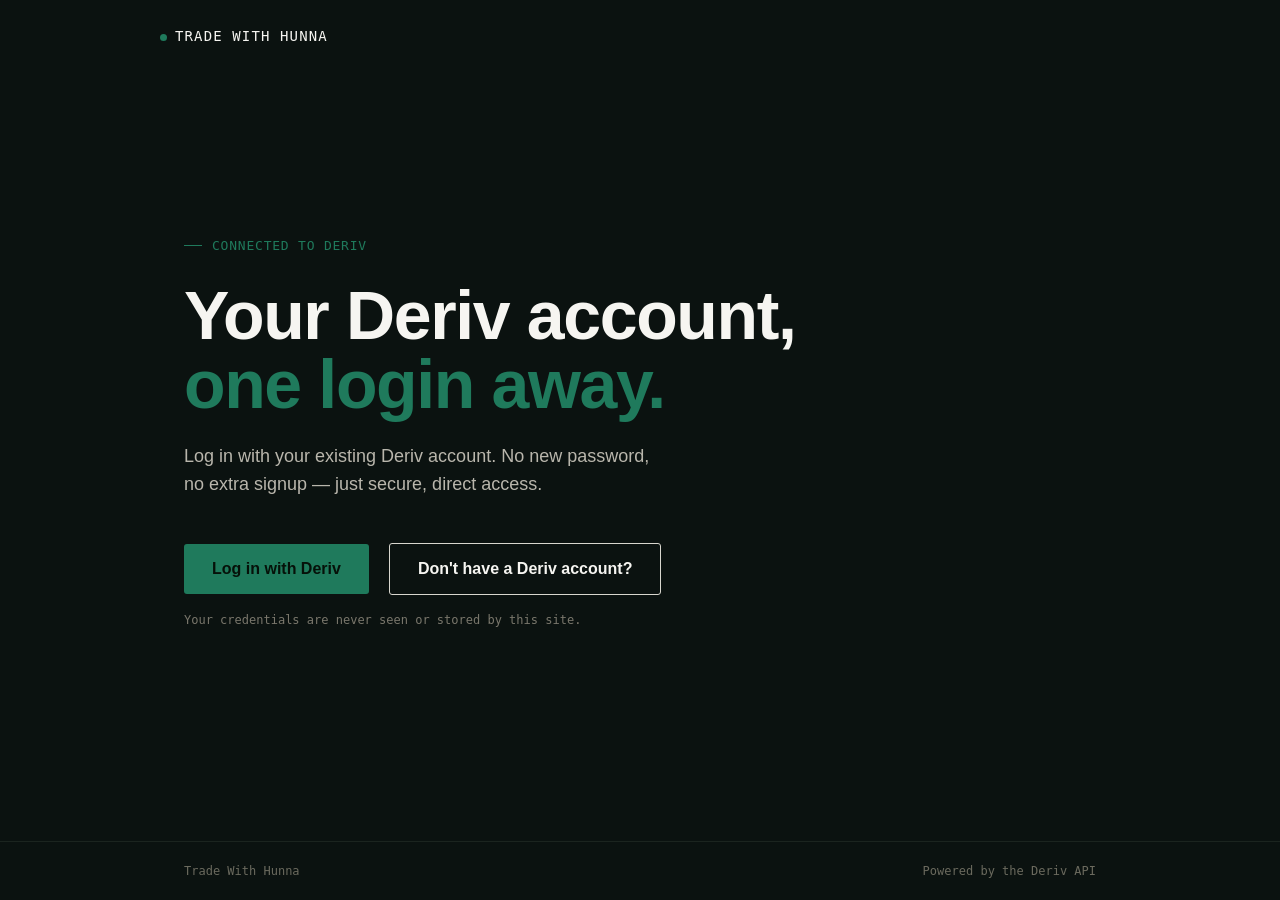
==== index.html @ e7923ae3 "Add files via upload" ====
<!DOCTYPE html>
<html lang="en">
<head>
<meta charset="UTF-8">
<meta name="viewport" content="width=device-width, initial-scale=1.0">
<title>Trade With Hunna</title>
<link rel="stylesheet" href="style.css">
</head>
<body>

<header class="top wrap">
  <a class="mark" href="/"><span class="dot"></span> Trade With Hunna</a>
</header>

<main>
  <div class="wrap">
    <div class="hero">
      <div class="ticker">Connected to Deriv</div>
      <h1>Your Deriv account,<br><em>one login away.</em></h1>
      <p class="sub">Log in with your existing Deriv account. No new password, no extra signup &mdash; just secure, direct access.</p>
      <div class="cta-row">
        <a class="btn btn-primary" href="https://trade-with-hunna-backend.onrender.com/login">Log in with Deriv</a>
        <a class="btn btn-ghost" href="https://deriv.com" target="_blank" rel="noopener">Don't have a Deriv account?</a>
      </div>
      <div class="fine">Your credentials are never seen or stored by this site.</div>
    </div>
  </div>
</main>

<footer>
  <div class="wrap">
    <span>Trade With Hunna</span>
    <span>Powered by the Deriv API</span>
  </div>
</footer>

</body>
</html>
---- style.css ----
:root {
  --ink: #0B1210;
  --paper: #F6F5F1;
  --line: #D8D6CE;
  --signal: #1F7A5C;
  --signal-dim: #16513E;
  --loss: #B4432E;
  --mono: 'IBM Plex Mono', 'SF Mono', Menlo, monospace;
  --sans: 'Inter', -apple-system, BlinkMacSystemFont, sans-serif;
}

* { box-sizing: border-box; }

html, body {
  margin: 0;
  padding: 0;
  background: var(--ink);
  color: var(--paper);
  font-family: var(--sans);
  -webkit-font-smoothing: antialiased;
}

body {
  min-height: 100vh;
  display: flex;
  flex-direction: column;
}

a { color: inherit; }

.wrap {
  max-width: 960px;
  margin: 0 auto;
  padding: 0 24px;
  width: 100%;
}

header.top {
  padding: 28px 0 0;
  display: flex;
  align-items: center;
  justify-content: space-between;
}

.mark {
  font-family: var(--mono);
  font-size: 14px;
  letter-spacing: 0.08em;
  text-transform: uppercase;
  color: var(--paper);
  text-decoration: none;
  display: flex;
  align-items: baseline;
  gap: 8px;
}

.mark .dot {
  width: 7px;
  height: 7px;
  border-radius: 50%;
  background: var(--signal);
  display: inline-block;
}

main { flex: 1; display: flex; align-items: center; }

.hero {
  padding: 80px 0 100px;
}

.ticker {
  font-family: var(--mono);
  font-size: 13px;
  color: var(--signal);
  letter-spacing: 0.06em;
  text-transform: uppercase;
  margin-bottom: 28px;
  display: flex;
  align-items: center;
  gap: 10px;
}

.ticker::before {
  content: '';
  width: 18px;
  height: 1px;
  background: var(--signal);
  display: inline-block;
}

h1 {
  font-family: var(--sans);
  font-weight: 700;
  font-size: clamp(40px, 6vw, 68px);
  line-height: 1.02;
  letter-spacing: -0.02em;
  margin: 0 0 24px;
  max-width: 780px;
}

h1 em {
  font-style: normal;
  color: var(--signal);
}

.sub {
  font-size: 18px;
  line-height: 1.55;
  color: #B9B6AC;
  max-width: 480px;
  margin: 0 0 44px;
}

.cta-row {
  display: flex;
  align-items: center;
  gap: 20px;
  flex-wrap: wrap;
}

.btn {
  font-family: var(--sans);
  font-weight: 600;
  font-size: 16px;
  padding: 16px 28px;
  border-radius: 3px;
  border: none;
  cursor: pointer;
  text-decoration: none;
  display: inline-flex;
  align-items: center;
  gap: 10px;
  transition: transform 0.15s ease, background 0.15s ease;
}

.btn-primary {
  background: var(--signal);
  color: #061109;
}
.btn-primary:hover { background: #26946E; transform: translateY(-1px); }

.btn-ghost {
  background: transparent;
  color: var(--paper);
  border: 1px solid var(--line);
}
.btn-ghost:hover { border-color: var(--paper); }

.fine {
  font-family: var(--mono);
  font-size: 12px;
  color: #7A776C;
  margin-top: 18px;
}

footer {
  border-top: 1px solid #1B241F;
  padding: 22px 0;
}

footer .wrap {
  display: flex;
  justify-content: space-between;
  font-family: var(--mono);
  font-size: 12px;
  color: #6B6A5E;
}

/* Dashboard specific */
.panel {
  border: 1px solid #1B241F;
  border-radius: 4px;
  padding: 40px;
  width: 100%;
  max-width: 560px;
}

.status-row {
  display: flex;
  align-items: center;
  gap: 10px;
  font-family: var(--mono);
  font-size: 13px;
  text-transform: uppercase;
  letter-spacing: 0.06em;
  color: var(--signal);
  margin-bottom: 22px;
}

.status-row .dot {
  width: 8px;
  height: 8px;
  border-radius: 50%;
  background: var(--signal);
}

.panel h2 {
  font-size: 28px;
  margin: 0 0 12px;
  letter-spacing: -0.01em;
}

.panel p {
  color: #B9B6AC;
  line-height: 1.6;
  margin: 0 0 28px;
}

.state-loading .status-row { color: #B9B6AC; }
.state-loading .status-row .dot { background: #B9B6AC; animation: pulse 1.2s infinite ease-in-out; }

.state-error .status-row { color: var(--loss); }
.state-error .status-row .dot { background: var(--loss); }

@keyframes pulse {
  0%, 100% { opacity: 1; }
  50% { opacity: 0.3; }
}

@media (prefers-reduced-motion: reduce) {
  .state-loading .status-row .dot { animation: none; }
}

.btn:focus-visible, a:focus-visible {
  outline: 2px solid var(--signal);
  outline-offset: 2px;
}

@media (max-width: 560px) {
  .hero { padding: 56px 0 70px; }
  .panel { padding: 28px; }
}
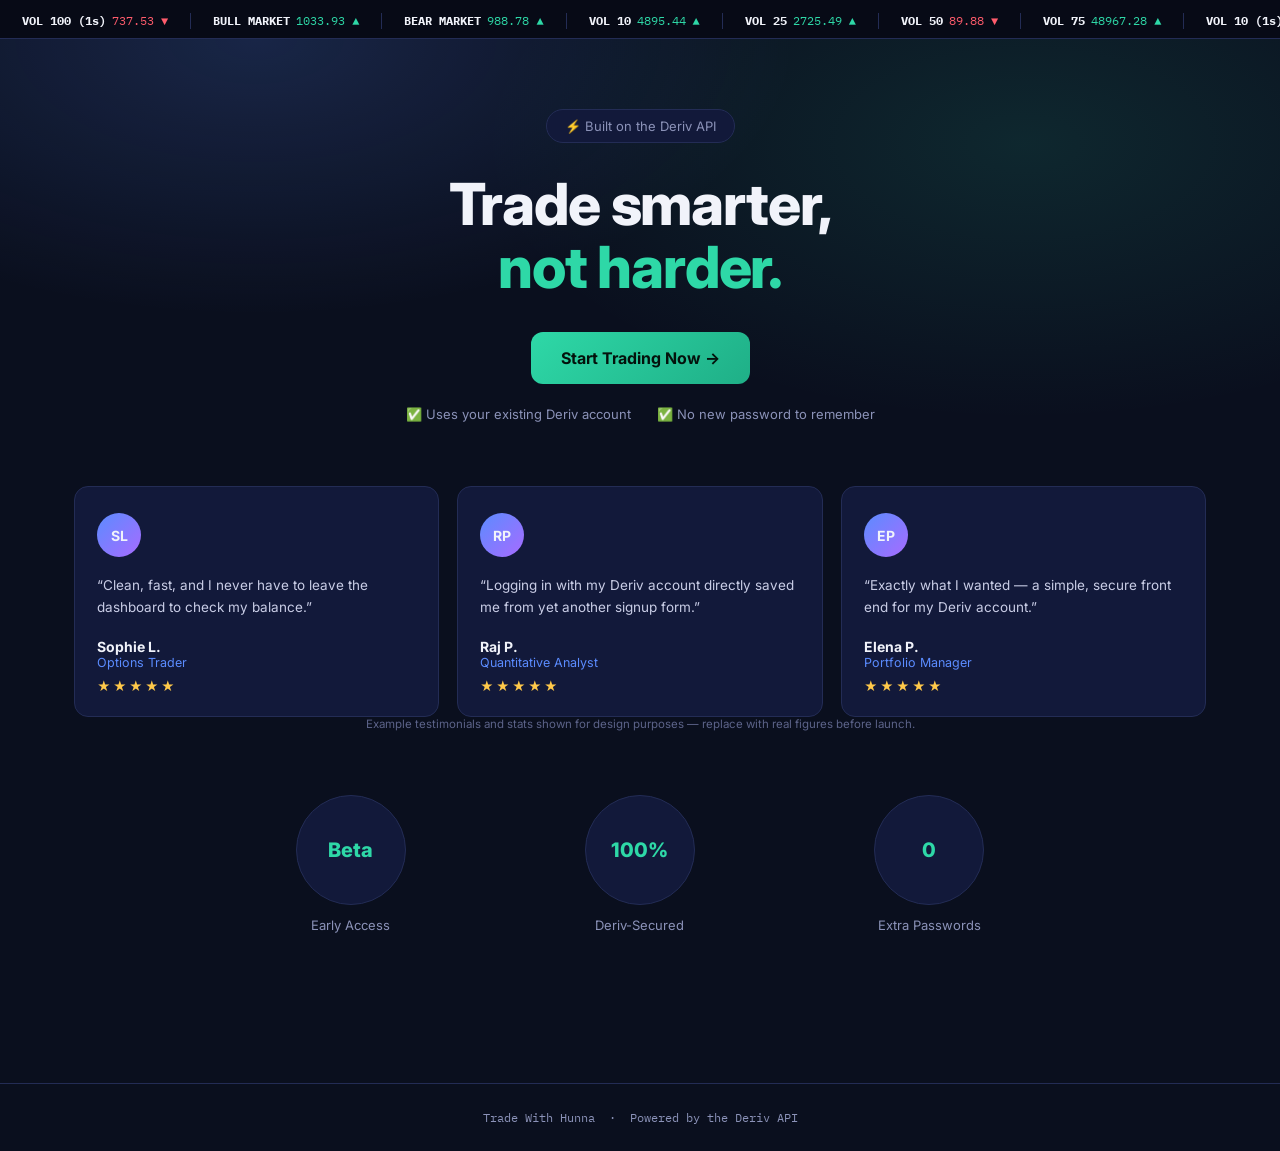
==== commit 7d9e0265: "Rename index (1).html to index.html" ====
--- a/index.html
+++ b/index.html
@@ -4,35 +4,254 @@
 <meta charset="UTF-8">
 <meta name="viewport" content="width=device-width, initial-scale=1.0">
 <title>Trade With Hunna</title>
-<link rel="stylesheet" href="style.css">
+<link rel="preconnect" href="https://fonts.googleapis.com">
+<link href="https://fonts.googleapis.com/css2?family=Inter:wght@400;500;600;700;800&family=IBM+Plex+Mono:wght@400;500&display=swap" rel="stylesheet">
+<style>
+  :root {
+    --bg: #0A0F1E;
+    --card: #12193A;
+    --card-border: #232C55;
+    --text: #F1F3FA;
+    --text-dim: #8B92B8;
+    --accent: #5B8CFF;
+    --green: #2ED8A7;
+    --purple: #A76BFF;
+    --red: #FF5C6C;
+  }
+  * { box-sizing: border-box; }
+  body {
+    margin: 0;
+    background: var(--bg);
+    color: var(--text);
+    font-family: 'Inter', sans-serif;
+    -webkit-font-smoothing: antialiased;
+  }
+  .mono { font-family: 'IBM Plex Mono', monospace; }
+  a { color: inherit; }
+
+  /* Ticker */
+  .ticker-bar {
+    background: #070A16;
+    border-bottom: 1px solid var(--card-border);
+    overflow: hidden;
+    white-space: nowrap;
+    padding: 9px 0;
+  }
+  .ticker-track {
+    display: inline-block;
+    animation: scroll-left 30s linear infinite;
+  }
+  .ticker-item {
+    display: inline-flex;
+    align-items: center;
+    gap: 6px;
+    font-family: 'IBM Plex Mono', monospace;
+    font-size: 12px;
+    padding: 0 22px;
+    border-right: 1px solid var(--card-border);
+    color: var(--text-dim);
+  }
+  .ticker-item b { color: var(--text); }
+  .ticker-item.up { color: var(--green); }
+  .ticker-item.down { color: var(--red); }
+  @keyframes scroll-left {
+    from { transform: translateX(0); }
+    to { transform: translateX(-50%); }
+  }
+
+  /* Hero */
+  .hero {
+    text-align: center;
+    padding: 70px 24px 60px;
+    background:
+      radial-gradient(ellipse 900px 460px at 20% 0%, rgba(91,140,255,0.18), transparent 60%),
+      radial-gradient(ellipse 900px 460px at 80% 10%, rgba(46,216,167,0.12), transparent 60%);
+  }
+  .badge {
+    display: inline-flex;
+    align-items: center;
+    gap: 8px;
+    background: var(--card);
+    border: 1px solid var(--card-border);
+    padding: 8px 18px;
+    border-radius: 999px;
+    font-size: 13px;
+    color: var(--text-dim);
+    margin-bottom: 30px;
+  }
+  h1 {
+    font-size: clamp(34px, 6vw, 58px);
+    font-weight: 800;
+    letter-spacing: -0.02em;
+    margin: 0 0 34px;
+    line-height: 1.08;
+  }
+  h1 .accent { color: var(--green); }
+  .cta {
+    display: inline-flex;
+    align-items: center;
+    gap: 10px;
+    background: linear-gradient(135deg, var(--green), #1FAF87);
+    color: #04120C;
+    font-weight: 700;
+    font-size: 16px;
+    padding: 16px 30px;
+    border-radius: 12px;
+    text-decoration: none;
+  }
+  .cta-notes {
+    display: flex;
+    justify-content: center;
+    gap: 26px;
+    margin-top: 22px;
+    font-size: 13px;
+    color: var(--text-dim);
+    flex-wrap: wrap;
+  }
+  .cta-notes span { display: inline-flex; align-items: center; gap: 6px; }
+
+  /* Testimonials */
+  .testimonials {
+    max-width: 1180px;
+    margin: 64px auto 0;
+    display: grid;
+    grid-template-columns: repeat(auto-fit, minmax(240px, 1fr));
+    gap: 18px;
+    padding: 0 24px;
+  }
+  .t-card {
+    background: var(--card);
+    border: 1px solid var(--card-border);
+    border-radius: 14px;
+    padding: 26px 22px 22px;
+    text-align: left;
+  }
+  .t-avatar {
+    width: 44px; height: 44px;
+    border-radius: 50%;
+    background: linear-gradient(135deg, var(--accent), var(--purple));
+    display: flex; align-items: center; justify-content: center;
+    font-weight: 700;
+    font-size: 14px;
+    margin-bottom: 18px;
+  }
+  .t-quote { font-size: 13.5px; color: #C9CDE6; line-height: 1.6; margin-bottom: 20px; }
+  .t-name { font-weight: 700; font-size: 14px; }
+  .t-role { font-size: 12.5px; color: var(--accent); margin-bottom: 8px; }
+  .t-stars { color: #FFC94A; font-size: 13px; letter-spacing: 2px; }
+
+  /* Stats */
+  .stats {
+    max-width: 900px;
+    margin: 64px auto 90px;
+    display: grid;
+    grid-template-columns: repeat(auto-fit, minmax(140px, 1fr));
+    gap: 16px;
+    padding: 0 24px;
+    text-align: center;
+  }
+  .stat-circle {
+    background: var(--card);
+    border: 1px solid var(--card-border);
+    border-radius: 50%;
+    width: 110px; height: 110px;
+    margin: 0 auto 12px;
+    display: flex; align-items: center; justify-content: center;
+    font-weight: 800;
+    font-size: 20px;
+    color: var(--green);
+  }
+  .stat-label { font-size: 13px; color: var(--text-dim); }
+
+  footer { text-align: center; padding: 26px; color: var(--text-dim); font-size: 12px; font-family: 'IBM Plex Mono', monospace; border-top: 1px solid var(--card-border); }
+
+  .disclaimer {
+    max-width: 700px;
+    margin: 0 auto 40px;
+    text-align: center;
+    font-size: 11.5px;
+    color: #5C6389;
+    padding: 0 24px;
+  }
+</style>
 </head>
 <body>
 
-<header class="top wrap">
-  <a class="mark" href="/"><span class="dot"></span> Trade With Hunna</a>
-</header>
-
-<main>
-  <div class="wrap">
-    <div class="hero">
-      <div class="ticker">Connected to Deriv</div>
-      <h1>Your Deriv account,<br><em>one login away.</em></h1>
-      <p class="sub">Log in with your existing Deriv account. No new password, no extra signup &mdash; just secure, direct access.</p>
-      <div class="cta-row">
-        <a class="btn btn-primary" href="https://trade-with-hunna-backend.onrender.com/login">Log in with Deriv</a>
-        <a class="btn btn-ghost" href="https://deriv.com" target="_blank" rel="noopener">Don't have a Deriv account?</a>
-      </div>
-      <div class="fine">Your credentials are never seen or stored by this site.</div>
-    </div>
+<div class="ticker-bar">
+  <div class="ticker-track" id="ticker-track"></div>
+</div>
+
+<div class="hero">
+  <div class="badge">&#9889; Built on the Deriv API</div>
+  <h1>Trade smarter,<br><span class="accent">not harder.</span></h1>
+  <a class="cta" href="https://trade-with-hunna-backend.onrender.com/login">Start Trading Now &rarr;</a>
+  <div class="cta-notes">
+    <span>&#9989; Uses your existing Deriv account</span>
+    <span>&#9989; No new password to remember</span>
   </div>
-</main>
-
-<footer>
-  <div class="wrap">
-    <span>Trade With Hunna</span>
-    <span>Powered by the Deriv API</span>
+
+  <div class="testimonials">
+    <div class="t-card">
+      <div class="t-avatar">SL</div>
+      <div class="t-quote">&ldquo;Clean, fast, and I never have to leave the dashboard to check my balance.&rdquo;</div>
+      <div class="t-name">Sophie L.</div>
+      <div class="t-role">Options Trader</div>
+      <div class="t-stars">&#9733;&#9733;&#9733;&#9733;&#9733;</div>
+    </div>
+    <div class="t-card">
+      <div class="t-avatar">RP</div>
+      <div class="t-quote">&ldquo;Logging in with my Deriv account directly saved me from yet another signup form.&rdquo;</div>
+      <div class="t-name">Raj P.</div>
+      <div class="t-role">Quantitative Analyst</div>
+      <div class="t-stars">&#9733;&#9733;&#9733;&#9733;&#9733;</div>
+    </div>
+    <div class="t-card">
+      <div class="t-avatar">EP</div>
+      <div class="t-quote">&ldquo;Exactly what I wanted &mdash; a simple, secure front end for my Deriv account.&rdquo;</div>
+      <div class="t-name">Elena P.</div>
+      <div class="t-role">Portfolio Manager</div>
+      <div class="t-stars">&#9733;&#9733;&#9733;&#9733;&#9733;</div>
+    </div>
   </div>
-</footer>
+
+  <div class="disclaimer">Example testimonials and stats shown for design purposes &mdash; replace with real figures before launch.</div>
+
+  <div class="stats">
+    <div>
+      <div class="stat-circle">Beta</div>
+      <div class="stat-label">Early Access</div>
+    </div>
+    <div>
+      <div class="stat-circle">100%</div>
+      <div class="stat-label">Deriv-Secured</div>
+    </div>
+    <div>
+      <div class="stat-circle">0</div>
+      <div class="stat-label">Extra Passwords</div>
+    </div>
+  </div>
+</div>
+
+<footer>Trade With Hunna &nbsp;&middot;&nbsp; Powered by the Deriv API</footer>
+
+<script>
+  const symbols = [
+    ['VOL 100 (1s)', '737.53', 'down'],
+    ['BULL MARKET', '1033.93', 'up'],
+    ['BEAR MARKET', '988.78', 'up'],
+    ['VOL 10', '4895.44', 'up'],
+    ['VOL 25', '2725.49', 'up'],
+    ['VOL 50', '89.88', 'down'],
+    ['VOL 75', '48967.28', 'up'],
+    ['VOL 10 (1s)', '9745.20', 'up'],
+  ];
+  const track = document.getElementById('ticker-track');
+  const renderOnce = symbols.map(([name, val, dir]) =>
+    `<span class="ticker-item ${dir}"><b>${name}</b> ${val} ${dir === 'up' ? '&#9650;' : '&#9660;'}</span>`
+  ).join('');
+  // duplicate for seamless loop
+  track.innerHTML = renderOnce + renderOnce;
+</script>
 
 </body>
 </html>
